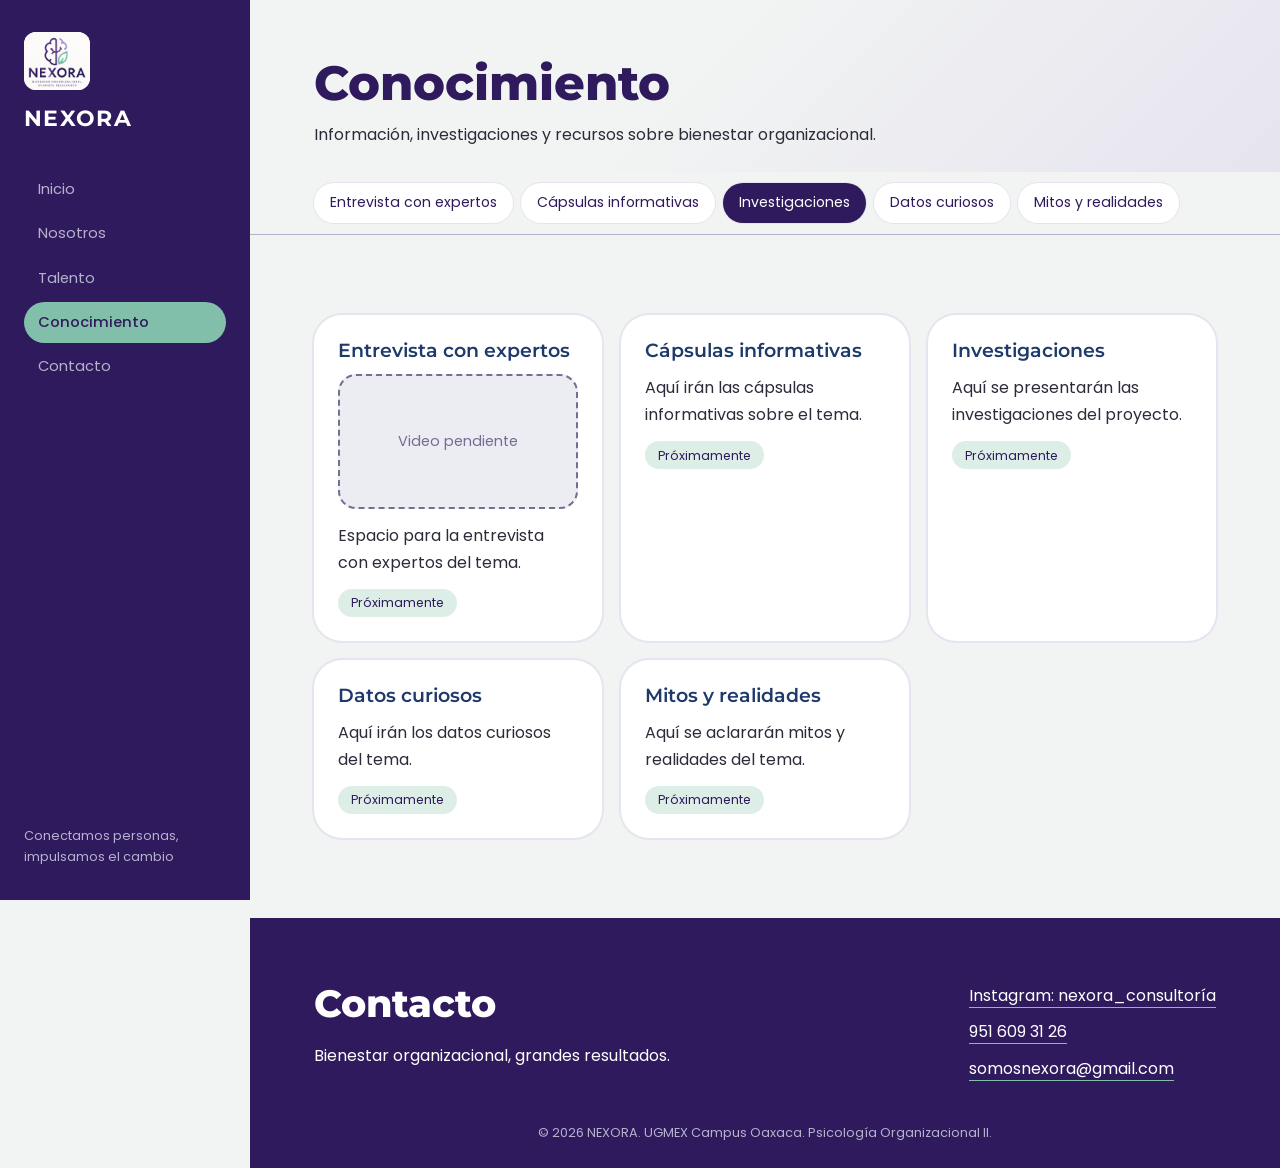
==== conocimiento.html @ 3bb0ae04 "Página NEXORA" ====
<!DOCTYPE html>
<html lang="es">
<head>
  <meta charset="UTF-8">
  <meta name="viewport" content="width=device-width, initial-scale=1, viewport-fit=cover">
  <meta name="theme-color" content="#2E1A5C">
  <title>Conocimiento | NEXORA</title>
  <meta name="description" content="NEXORA es una consultoría de desarrollo organizacional y psicología del trabajo en Oaxaca.">
  <link rel="preconnect" href="https://fonts.googleapis.com">
  <link rel="preconnect" href="https://fonts.gstatic.com" crossorigin>
  <link href="https://fonts.googleapis.com/css2?family=Montserrat:wght@400;600;800&family=Poppins:wght@400;500&display=swap" rel="stylesheet">
  <link rel="stylesheet" href="css/styles.css">
</head>
<body>
<aside class="side">
  <a class="brand" href="index.html"><img src="img/logo.png" alt="Logotipo de NEXORA"><b>NEXORA</b></a>
  <button class="menu-btn" aria-expanded="false" aria-controls="menu">Menú</button>
  <nav id="menu" class="menu"><a href="index.html">Inicio</a><a href="nosotros.html">Nosotros</a><a href="talento.html">Talento</a><a href="conocimiento.html" class="on">Conocimiento</a><a href="contacto.html">Contacto</a></nav>
  <p class="side-note">Conectamos personas, impulsamos el cambio</p>
</aside>
<main>
<header class="page-head"><h1>Conocimiento</h1><p>Información, investigaciones y recursos sobre bienestar organizacional.</p></header>
<nav class="tabs" aria-label="Secciones de esta página"><a href="#expertos">Entrevista con expertos</a><a href="#capsulas">Cápsulas informativas</a><a href="#investigaciones">Investigaciones</a><a href="#datos-curiosos">Datos curiosos</a><a href="#mitos">Mitos y realidades</a></nav>
<section class="section"><div class="soon-grid"><article id="expertos" class="soon"><h3>Entrevista con expertos</h3><div class="video-ph" role="img" aria-label="Espacio reservado para video">Video pendiente</div><p>Espacio para la entrevista con expertos del tema.</p><span class="badge">Próximamente</span></article><article id="capsulas" class="soon"><h3>Cápsulas informativas</h3><p>Aquí irán las cápsulas informativas sobre el tema.</p><span class="badge">Próximamente</span></article><article id="investigaciones" class="soon"><h3>Investigaciones</h3><p>Aquí se presentarán las investigaciones del proyecto.</p><span class="badge">Próximamente</span></article><article id="datos-curiosos" class="soon"><h3>Datos curiosos</h3><p>Aquí irán los datos curiosos del tema.</p><span class="badge">Próximamente</span></article><article id="mitos" class="soon"><h3>Mitos y realidades</h3><p>Aquí se aclararán mitos y realidades del tema.</p><span class="badge">Próximamente</span></article></div></section>
<footer class="foot">
  <div class="foot-grid">
    <div><h2>Contacto</h2><p>Bienestar organizacional, grandes resultados.</p></div>
    <ul>
      <li><a href="https://www.instagram.com/nexora_consultoria" target="_blank" rel="noopener">Instagram: nexora_consultoría</a></li>
      <li><a href="tel:+529516093126">951 609 31 26</a></li>
      <li><a href="mailto:somosnexora@gmail.com">somosnexora@gmail.com</a></li>
    </ul>
  </div>
  <p class="legal">© <span id="year">2026</span> NEXORA. UGMEX Campus Oaxaca. Psicología Organizacional II.</p>
</footer>
</main>
<script src="js/script.js"></script>
</body>
</html>
---- css/styles.css ----
:root{--ink:#2E1A5C;--plum:#766C94;--lilac:#B5B2CD;--mint:#82BFAA;--bg:#F2F4F3;--navy:#1E3A6B;--tint:#E6E4EF;--mint-t:#DDEEE7;--side:250px;
  /* margen lateral: crece con la pantalla y limita el contenido a ~1160px en monitores grandes */
  --pad:max(clamp(1.5rem,5vw,4.5rem),calc((100% - 1160px)/2))}
*{box-sizing:border-box;margin:0;padding:0}
html{scroll-behavior:smooth;scroll-padding-top:20px;-webkit-text-size-adjust:100%;text-size-adjust:100%}
@media (min-width:1700px){html{font-size:112.5%}}
body{font-family:'Poppins',sans-serif;background:var(--bg);color:#2b2b3a;line-height:1.7;overflow-wrap:break-word}
h1,h2,h3{font-family:'Montserrat',sans-serif;line-height:1.15;color:var(--navy)}
h2{font-size:clamp(1.7rem,3vw,2.5rem);font-weight:800;margin-bottom:1rem}
h3{font-size:1.2rem;font-weight:600}
p+p{margin-top:1rem}
a{color:inherit}
img{max-width:100%;height:auto;border-radius:28px}
:focus-visible{outline:3px solid var(--mint);outline-offset:3px}
.hint{color:var(--plum);font-size:.9rem;margin-bottom:1.5rem}
.hero>*,.split>*,.vcols>*,.branches>*,.flips>*{min-width:0}

/* Barra lateral (escritorio) */
.side{position:fixed;inset:0 auto 0 0;width:var(--side);background:var(--ink);color:#fff;padding:2rem 1.5rem;display:flex;flex-direction:column;gap:2rem;z-index:30;overflow-y:auto}
.brand{display:flex;flex-direction:column;gap:.6rem;text-decoration:none;font-family:'Montserrat',sans-serif;font-size:1.4rem;letter-spacing:.06em}
.logo-ph{display:grid;place-items:center;width:64px;height:64px;border:2px dashed var(--lilac);border-radius:18px;font-size:.7rem;color:var(--lilac);font-family:'Poppins',sans-serif;letter-spacing:0}
.brand{min-width:0}
.brand b{white-space:nowrap}
.brand img{display:block;align-self:flex-start;width:auto;height:clamp(44px,4.5vw,72px);max-width:100%;object-fit:contain;border-radius:12px;background:#fff}
.menu{display:flex;flex-direction:column;gap:.2rem}
.menu a{text-decoration:none;padding:.5rem .9rem;border-radius:999px;font-size:.92rem;color:var(--lilac);transition:background .25s,color .25s}
.menu a.on{background:var(--mint);color:var(--ink);font-weight:500}
.menu-btn{display:none}
.side-note{margin-top:auto;font-size:.8rem;color:var(--lilac)}

main{margin-left:var(--side)}
.section{padding:5rem var(--pad)}
.split{display:grid;grid-template-columns:1fr 1fr;gap:3rem;align-items:center}
.reveal{opacity:0;transform:translateY(24px);transition:opacity .7s,transform .7s}
.reveal.in{opacity:1;transform:none}

/* Inicio */
.hero{min-height:100vh;min-height:100dvh;display:grid;grid-template-columns:1.1fr .9fr;gap:2rem;align-items:center;padding:4rem var(--pad);background:linear-gradient(135deg,var(--bg) 40%,var(--tint));overflow:hidden}
h1{font-size:clamp(2rem,4.6vw,3.8rem);font-weight:800;color:var(--ink);margin-bottom:1.2rem}
.lead{font-size:clamp(1rem,1.5vw,1.15rem);max-width:36ch;margin-bottom:1.8rem}
.btn{display:inline-block;background:var(--ink);color:#fff;text-decoration:none;font-weight:500;padding:.9rem 1.9rem;border-radius:999px;transition:transform .2s,background .2s}
.hero-art{position:relative;display:grid;place-items:center;min-height:clamp(300px,40vw,460px)}
.shape{position:absolute;animation:morph 12s ease-in-out infinite}
.s1{width:78%;aspect-ratio:1;background:var(--mint);opacity:.8;border-radius:60% 40% 55% 45%/50% 60% 40% 50%;transform:translate(-8%,6%)}
.s2{width:60%;aspect-ratio:1;background:var(--plum);opacity:.55;border-radius:45% 55% 40% 60%/55% 45% 55% 45%;transform:translate(22%,-14%);animation-delay:-5s}
@keyframes morph{50%{border-radius:40% 60% 45% 55%/60% 40% 60% 40%}}
.blob-img{position:relative;width:76%;aspect-ratio:1;border-radius:55% 45% 50% 50%/45% 55% 45% 55%;background:rgba(255,255,255,.7);border:3px dashed var(--ink)}
/* Logo: tarjeta redondeada (radio <= relleno, así el navegador no recorta las esquinas del logo) */
.hero-art img.blob-img{object-fit:contain;padding:10%;border-radius:10%;background:#FAFAF8;border:0}
/* Foto real: forma orgánica que llena el espacio */
.hero-art img.blob-img.cover{object-fit:cover;padding:0;border-radius:55% 45% 50% 50%/45% 55% 45% 55%}

/* Imágenes pendientes */
.img-ph{display:grid;place-items:center;text-align:center;min-height:clamp(220px,30vw,300px);border:2px dashed var(--plum);border-radius:28px;background:rgba(181,178,205,.25);color:var(--plum);padding:1rem;font-size:.95rem}

.img-ph.blob-img{border-radius:55% 45% 50% 50%/45% 55% 45% 55%;min-height:0}

/* Tarjetas que voltean */
.flips{display:grid;grid-template-columns:1fr 1fr;gap:1.5rem;perspective:1400px}
.flip{display:grid;border:0;background:none;font:inherit;text-align:left;cursor:pointer;transform-style:preserve-3d;transition:transform .7s}
.flip[aria-pressed=true]{transform:rotateY(180deg)}
.face{grid-area:1/1;display:flex;flex-direction:column;justify-content:center;min-height:300px;padding:2rem;border-radius:28px;backface-visibility:hidden;-webkit-backface-visibility:hidden}
.front.mint{background:var(--mint);color:var(--ink)}
.front.plum{background:var(--plum);color:#fff}
.ftitle{font-family:'Montserrat',sans-serif;font-weight:800;font-size:clamp(2rem,3vw,2.4rem)}
.ftap{font-size:.9rem;margin-top:.4rem}
.back{background:#fff;color:var(--ink);transform:rotateY(180deg);box-shadow:inset 0 0 0 2px var(--lilac);font-size:clamp(.92rem,1.3vw,1rem);line-height:1.65}

/* Filosofía y objetivos */
.quote,.goal{border-radius:36px;padding:3rem clamp(1.3rem,4vw,3.5rem)}
.quote{background:var(--ink);color:#fff}
.quote h2{color:var(--mint)}
.quote p,.goal p{font-family:'Montserrat',sans-serif;font-weight:600;font-size:clamp(1.05rem,2vw,1.5rem);line-height:1.65}
.goal{background:var(--mint-t)}
.goal p{color:var(--ink)}

/* Valores */
.vcols{display:grid;grid-template-columns:repeat(3,1fr);gap:1.2rem;align-items:start}
.vcol{padding:1.6rem;border-radius:28px}
.c1{background:var(--tint)}.c2{background:var(--mint-t)}.c3{background:#DAD6E6}
.vcol>p{font-size:.88rem;margin:.5rem 0 1rem}
details{background:rgba(255,255,255,.75);border-radius:16px;margin-top:.5rem;overflow:hidden}
summary{cursor:pointer;list-style:none;min-height:48px;padding:.7rem 1.1rem;font-family:'Montserrat',sans-serif;font-weight:600;color:var(--ink);display:flex;justify-content:space-between;align-items:center}
summary::-webkit-details-marker{display:none}
summary::after{content:"+";font-size:1.3rem;transition:transform .25s}
details[open] summary::after{transform:rotate(45deg)}
details p{padding:0 1.1rem 1rem;font-size:.92rem;margin:0}

/* Organigrama */
.org{display:flex;flex-direction:column;align-items:center}
.root{position:relative;background:var(--ink);color:#fff;font-family:'Montserrat',sans-serif;font-weight:800;letter-spacing:.06em;padding:.9rem 2.4rem;border-radius:999px}
.root::after{content:"";position:absolute;left:50%;top:100%;width:2px;height:28px;background:var(--plum)}
.branches{list-style:none;position:relative;display:grid;grid-template-columns:repeat(4,1fr);gap:1.2rem;width:100%;margin-top:28px}
.branches::before{content:"";position:absolute;top:0;left:12.5%;right:12.5%;height:2px;background:var(--plum)}
.member{position:relative;padding-top:28px}
.member::before{content:"";position:absolute;top:0;left:50%;width:2px;height:28px;background:var(--plum)}
.mcard{height:100%;background:#fff;border-radius:24px;padding:1.4rem 1rem;text-align:center;box-shadow:0 0 0 2px var(--tint);transition:transform .25s,box-shadow .25s}
.photo{display:block;width:min(130px,70%);aspect-ratio:1;height:auto;border-radius:50%;margin:0 auto 1rem;object-fit:cover}
.photo-ph{display:grid;place-items:center;border:2px dashed var(--plum);background:rgba(181,178,205,.25);color:var(--plum);font-size:.85rem}
.mcard h3{font-size:1rem}
.mcard p{font-size:.85rem;color:var(--plum);margin-top:.3rem}

/* Pie */
.foot{background:var(--ink);color:#fff;padding:4rem var(--pad) 1.5rem}
.foot h2{color:#fff}
.foot-grid{display:flex;justify-content:space-between;flex-wrap:wrap;gap:2rem}
.foot ul{list-style:none;display:grid;gap:.6rem}
.foot ul a{text-decoration:none;border-bottom:1px solid var(--mint);overflow-wrap:anywhere}
.legal{text-align:center;font-size:.8rem;color:var(--lilac);margin-top:2.5rem}

/* Efectos solo en dispositivos con mouse (en pantallas táctiles quedarían "pegados") */
@media (hover:hover){
  .menu a:hover{color:#fff}
  .btn:hover{transform:translateY(-3px);background:var(--navy)}
  .mcard:hover{transform:translateY(-6px);box-shadow:0 0 0 2px var(--mint)}
  .foot ul a:hover{color:var(--mint)}
}

/* Monitores bajitos (laptops): barra lateral más compacta */
@media (min-width:1151px) and (max-height:720px){
  .side{gap:1rem;padding:1.2rem}
  .logo-ph{width:48px;height:48px}
  .menu a{padding:.35rem .9rem;font-size:.85rem}
  .side-note{display:none}
}

/* Tablet y celular: la barra lateral pasa a barra superior */
@media (max-width:1150px){
  html{scroll-padding-top:84px}
  main{margin-left:0;padding-top:calc(64px + env(safe-area-inset-top,0px))}
  .side{inset:0 0 auto 0;width:auto;flex-direction:row;align-items:center;justify-content:space-between;gap:1rem;overflow:visible;padding:calc(.7rem + env(safe-area-inset-top,0px)) max(1.2rem,env(safe-area-inset-right)) .7rem max(1.2rem,env(safe-area-inset-left))}
  .brand{flex-direction:row;align-items:center;font-size:1.1rem}
  .logo-ph{width:40px;height:40px;border-radius:12px;font-size:.6rem}
  .brand img{height:clamp(34px,9vw,48px);border-radius:10px}
  .side-note{display:none}
  .menu-btn{display:block;min-height:44px;border:0;border-radius:999px;padding:.5rem 1.2rem;font:inherit;background:var(--mint);color:var(--ink);cursor:pointer}
  .menu{display:none;position:absolute;top:100%;left:0;right:0;background:var(--ink);padding:.5rem 1rem 1rem;max-height:calc(100dvh - 64px);overflow-y:auto}
  .menu.open{display:flex}
  .menu a{padding:.8rem 1rem;font-size:1rem}
  .hero{min-height:auto}
}

@media (max-width:899px){
  .hero,.split,.vcols{grid-template-columns:1fr}
  .hero{padding-top:2.5rem}
  .lead{max-width:none}
  .section{padding-block:3.5rem}
  .branches{grid-template-columns:1fr 1fr;margin-top:1.2rem}
  .root::after,.branches::before,.member::before{display:none}
  .member{padding-top:0}
}
@media (max-width:699px){
  .flips{grid-template-columns:1fr}
  .face{min-height:240px;padding:1.5rem}
}
@media (max-width:519px){
  .branches{grid-template-columns:1fr}
  .section,.hero{padding-inline:1.2rem}
  .foot{padding-inline:1.2rem}
  .quote,.goal{padding:2rem 1.3rem;border-radius:28px}
  .btn{display:block;text-align:center}
}
@media (prefers-reduced-motion:reduce){
  *,*::before,*::after{animation:none!important;transition:none!important}
  .reveal{opacity:1;transform:none}
  html{scroll-behavior:auto}
}

/* ===== Versión 4: páginas, pestañas y secciones nuevas ===== */
:root{--bar:0px}
html{scroll-padding-top:90px}
@media (max-width:1150px){:root{--bar:calc(64px + env(safe-area-inset-top,0px))}html{scroll-padding-top:calc(var(--bar) + 80px)}}
.page-head{padding:3.5rem var(--pad) 1.5rem;background:linear-gradient(135deg,var(--bg) 40%,var(--tint))}
.page-head h1{font-size:clamp(1.9rem,4vw,3rem);margin-bottom:.6rem}
.page-head p{max-width:60ch}
.tabs{position:sticky;top:var(--bar);z-index:20;display:flex;gap:.5rem;overflow-x:auto;padding:.7rem var(--pad);background:rgba(242,244,243,.96);backdrop-filter:blur(6px);border-bottom:1px solid var(--lilac);scrollbar-width:thin}
.tabs a{white-space:nowrap;text-decoration:none;display:inline-flex;align-items:center;min-height:40px;padding:.4rem 1rem;border-radius:999px;font-size:.88rem;color:var(--ink);background:#fff;box-shadow:0 0 0 1px var(--tint)}
.tabs a.on{background:var(--ink);color:#fff}
.prose{max-width:70ch}
.logo-top{display:grid;grid-template-columns:.8fr 1.2fr;gap:2.5rem;align-items:center;margin-bottom:2rem}
.logo-card{background:#FAFAF8;border-radius:28px;padding:1.5rem;text-align:center;box-shadow:0 0 0 2px var(--tint)}
.logo-card img{max-width:320px;width:100%;border-radius:0}
.colors{display:grid;grid-template-columns:repeat(auto-fit,minmax(220px,1fr));gap:1.2rem;margin:2rem 0}
.color{background:#fff;border-radius:28px;overflow:hidden;box-shadow:0 0 0 2px var(--tint)}
.color .sw{height:90px}
.color .cb{padding:1.2rem 1.3rem 1.4rem}
.color h3{display:flex;justify-content:space-between;align-items:baseline;gap:.5rem}
.color h3 small{font-family:'Poppins',sans-serif;font-weight:400;font-size:.75rem;color:var(--plum)}
.color .kw{font-size:.82rem;color:var(--plum);margin:.2rem 0 .7rem}
.color p:last-child{font-size:.92rem}
.hub{display:grid;grid-template-columns:repeat(auto-fit,minmax(300px,1fr));gap:1.2rem}
.hubc{display:block;text-decoration:none;color:inherit;padding:1.8rem;border-radius:28px;transition:transform .25s}
.hubc ul{margin:.8rem 0 1rem 1.1rem;font-size:.92rem}
.hubc .go{font-weight:500;color:var(--ink)}
.soon-grid{display:grid;grid-template-columns:repeat(auto-fit,minmax(280px,1fr));gap:1.2rem}
.soon{background:#fff;border-radius:28px;padding:1.5rem;box-shadow:0 0 0 2px var(--tint);display:flex;flex-direction:column;gap:.8rem}
.video-ph{aspect-ratio:16/9;display:grid;place-items:center;border:2px dashed var(--plum);border-radius:18px;background:rgba(181,178,205,.25);color:var(--plum);font-size:.9rem}
.badge{align-self:flex-start;background:var(--mint-t);color:var(--ink);font-size:.78rem;padding:.2rem .8rem;border-radius:999px}
.badge.ok{background:var(--mint)}
.dcard{display:flex;gap:1.5rem;align-items:center;background:var(--ink);color:#fff;border-radius:28px;padding:2rem;max-width:560px}
.dcard img{width:96px;flex:none;border-radius:16px;background:#fff}
.dcard ul{list-style:none;margin-top:.6rem;font-size:.92rem}
.dcard a{text-decoration:none;border-bottom:1px solid var(--mint)}
.dcard b{font-family:'Montserrat',sans-serif;font-size:1.3rem;letter-spacing:.05em}
@media (hover:hover){.hubc:hover{transform:translateY(-5px)}}
@media (max-width:899px){.logo-top{grid-template-columns:1fr}}
@media (max-width:519px){.dcard{flex-direction:column;text-align:center}}
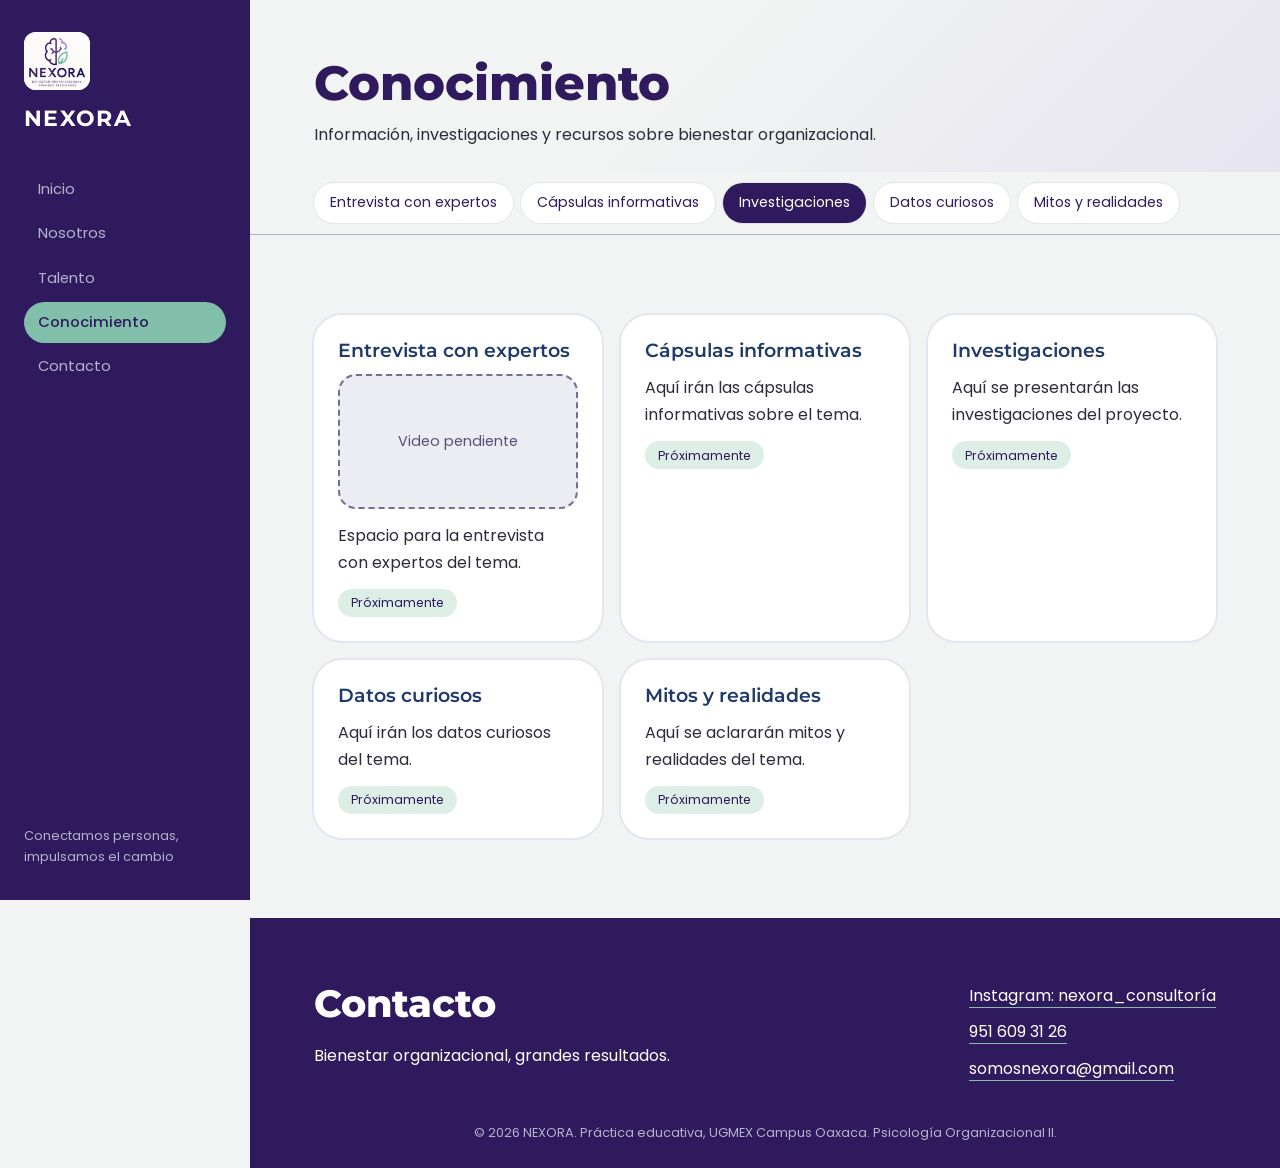
==== commit cd97d7d2: "Mejora de rendimiento, accesibilidad y calidad" ====
--- a/conocimiento.html
+++ b/conocimiento.html
@@ -8,20 +8,23 @@
   <meta name="description" content="NEXORA es una consultoría de desarrollo organizacional y psicología del trabajo en Oaxaca.">
   <link rel="preconnect" href="https://fonts.googleapis.com">
   <link rel="preconnect" href="https://fonts.gstatic.com" crossorigin>
-  <link href="https://fonts.googleapis.com/css2?family=Montserrat:wght@400;600;800&family=Poppins:wght@400;500&display=swap" rel="stylesheet">
+  <link href="https://fonts.googleapis.com/css2?family=Montserrat:wght@600;800&family=Poppins:wght@400;500&display=swap" rel="stylesheet">
   <link rel="stylesheet" href="css/styles.css">
 </head>
 <body>
-<aside class="side">
-  <a class="brand" href="index.html"><img src="img/logo.png" alt="Logotipo de NEXORA"><b>NEXORA</b></a>
+<a class="skip" href="#contenido">Saltar al contenido</a>
+<header class="side">
+  <a class="brand" href="index.html"><img src="img/logo-sm.png" alt="Logotipo de NEXORA" width="240" height="208" decoding="async"><b>NEXORA</b></a>
   <button class="menu-btn" aria-expanded="false" aria-controls="menu">Menú</button>
-  <nav id="menu" class="menu"><a href="index.html">Inicio</a><a href="nosotros.html">Nosotros</a><a href="talento.html">Talento</a><a href="conocimiento.html" class="on">Conocimiento</a><a href="contacto.html">Contacto</a></nav>
+  <nav id="menu" class="menu" aria-label="Menú principal"><a href="index.html">Inicio</a><a href="nosotros.html">Nosotros</a><a href="talento.html">Talento</a><a href="conocimiento.html" class="on" aria-current="page">Conocimiento</a><a href="contacto.html">Contacto</a></nav>
   <p class="side-note">Conectamos personas, impulsamos el cambio</p>
-</aside>
-<main>
+</header>
+<div class="page">
+<main id="contenido" tabindex="-1">
 <header class="page-head"><h1>Conocimiento</h1><p>Información, investigaciones y recursos sobre bienestar organizacional.</p></header>
 <nav class="tabs" aria-label="Secciones de esta página"><a href="#expertos">Entrevista con expertos</a><a href="#capsulas">Cápsulas informativas</a><a href="#investigaciones">Investigaciones</a><a href="#datos-curiosos">Datos curiosos</a><a href="#mitos">Mitos y realidades</a></nav>
-<section class="section"><div class="soon-grid"><article id="expertos" class="soon"><h3>Entrevista con expertos</h3><div class="video-ph" role="img" aria-label="Espacio reservado para video">Video pendiente</div><p>Espacio para la entrevista con expertos del tema.</p><span class="badge">Próximamente</span></article><article id="capsulas" class="soon"><h3>Cápsulas informativas</h3><p>Aquí irán las cápsulas informativas sobre el tema.</p><span class="badge">Próximamente</span></article><article id="investigaciones" class="soon"><h3>Investigaciones</h3><p>Aquí se presentarán las investigaciones del proyecto.</p><span class="badge">Próximamente</span></article><article id="datos-curiosos" class="soon"><h3>Datos curiosos</h3><p>Aquí irán los datos curiosos del tema.</p><span class="badge">Próximamente</span></article><article id="mitos" class="soon"><h3>Mitos y realidades</h3><p>Aquí se aclararán mitos y realidades del tema.</p><span class="badge">Próximamente</span></article></div></section>
+<section class="section"><div class="soon-grid"><article id="expertos" class="soon"><h2>Entrevista con expertos</h2><div class="video-ph" role="img" aria-label="Espacio reservado para video">Video pendiente</div><p>Espacio para la entrevista con expertos del tema.</p><span class="badge">Próximamente</span></article><article id="capsulas" class="soon"><h2>Cápsulas informativas</h2><p>Aquí irán las cápsulas informativas sobre el tema.</p><span class="badge">Próximamente</span></article><article id="investigaciones" class="soon"><h2>Investigaciones</h2><p>Aquí se presentarán las investigaciones del proyecto.</p><span class="badge">Próximamente</span></article><article id="datos-curiosos" class="soon"><h2>Datos curiosos</h2><p>Aquí irán los datos curiosos del tema.</p><span class="badge">Próximamente</span></article><article id="mitos" class="soon"><h2>Mitos y realidades</h2><p>Aquí se aclararán mitos y realidades del tema.</p><span class="badge">Próximamente</span></article></div></section>
+</main>
 <footer class="foot">
   <div class="foot-grid">
     <div><h2>Contacto</h2><p>Bienestar organizacional, grandes resultados.</p></div>
@@ -31,9 +34,9 @@
       <li><a href="mailto:somosnexora@gmail.com">somosnexora@gmail.com</a></li>
     </ul>
   </div>
-  <p class="legal">© <span id="year">2026</span> NEXORA. UGMEX Campus Oaxaca. Psicología Organizacional II.</p>
+  <p class="legal">© <span id="year">2026</span> NEXORA. Práctica educativa, UGMEX Campus Oaxaca. Psicología Organizacional II.</p>
 </footer>
-</main>
+</div>
 <script src="js/script.js"></script>
 </body>
 </html>
--- a/css/styles.css
+++ b/css/styles.css
@@ -1,4 +1,4 @@
-:root{--ink:#2E1A5C;--plum:#766C94;--lilac:#B5B2CD;--mint:#82BFAA;--bg:#F2F4F3;--navy:#1E3A6B;--tint:#E6E4EF;--mint-t:#DDEEE7;--side:250px;
+:root{--ink:#2E1A5C;--plum:#766C94;--plum-text:#5A5078;--lilac:#B5B2CD;--mint:#82BFAA;--bg:#F2F4F3;--navy:#1E3A6B;--tint:#E6E4EF;--mint-t:#DDEEE7;--side:250px;
   /* margen lateral: crece con la pantalla y limita el contenido a ~1160px en monitores grandes */
   --pad:max(clamp(1.5rem,5vw,4.5rem),calc((100% - 1160px)/2))}
 *{box-sizing:border-box;margin:0;padding:0}
@@ -12,7 +12,7 @@
 a{color:inherit}
 img{max-width:100%;height:auto;border-radius:28px}
 :focus-visible{outline:3px solid var(--mint);outline-offset:3px}
-.hint{color:var(--plum);font-size:.9rem;margin-bottom:1.5rem}
+.hint{color:var(--plum-text);font-size:.9rem;margin-bottom:1.5rem}
 .hero>*,.split>*,.vcols>*,.branches>*,.flips>*{min-width:0}
 
 /* Barra lateral (escritorio) */
@@ -28,11 +28,11 @@
 .menu-btn{display:none}
 .side-note{margin-top:auto;font-size:.8rem;color:var(--lilac)}
 
-main{margin-left:var(--side)}
+.page{margin-left:var(--side)}
 .section{padding:5rem var(--pad)}
 .split{display:grid;grid-template-columns:1fr 1fr;gap:3rem;align-items:center}
-.reveal{opacity:0;transform:translateY(24px);transition:opacity .7s,transform .7s}
-.reveal.in{opacity:1;transform:none}
+.reveal{opacity:0;transform:translateY(24px);transition:opacity .7s,transform .7s;will-change:opacity,transform}
+.reveal.in{opacity:1;transform:none;will-change:auto}
 
 /* Inicio */
 .hero{min-height:100vh;min-height:100dvh;display:grid;grid-template-columns:1.1fr .9fr;gap:2rem;align-items:center;padding:4rem var(--pad);background:linear-gradient(135deg,var(--bg) 40%,var(--tint));overflow:hidden}
@@ -40,10 +40,10 @@
 .lead{font-size:clamp(1rem,1.5vw,1.15rem);max-width:36ch;margin-bottom:1.8rem}
 .btn{display:inline-block;background:var(--ink);color:#fff;text-decoration:none;font-weight:500;padding:.9rem 1.9rem;border-radius:999px;transition:transform .2s,background .2s}
 .hero-art{position:relative;display:grid;place-items:center;min-height:clamp(300px,40vw,460px)}
-.shape{position:absolute;animation:morph 12s ease-in-out infinite}
-.s1{width:78%;aspect-ratio:1;background:var(--mint);opacity:.8;border-radius:60% 40% 55% 45%/50% 60% 40% 50%;transform:translate(-8%,6%)}
-.s2{width:60%;aspect-ratio:1;background:var(--plum);opacity:.55;border-radius:45% 55% 40% 60%/55% 45% 55% 45%;transform:translate(22%,-14%);animation-delay:-5s}
-@keyframes morph{50%{border-radius:40% 60% 45% 55%/60% 40% 60% 40%}}
+.shape{position:absolute;will-change:transform;animation:float 14s ease-in-out infinite alternate}
+.s1{width:78%;aspect-ratio:1;background:var(--mint);opacity:.8;border-radius:60% 40% 55% 45%/50% 60% 40% 50%;translate:-8% 6%}
+.s2{width:60%;aspect-ratio:1;background:var(--plum);opacity:.55;border-radius:45% 55% 40% 60%/55% 45% 55% 45%;translate:22% -14%;animation-delay:-5s}
+@keyframes float{to{rotate:24deg;scale:1.06}}
 .blob-img{position:relative;width:76%;aspect-ratio:1;border-radius:55% 45% 50% 50%/45% 55% 45% 55%;background:rgba(255,255,255,.7);border:3px dashed var(--ink)}
 /* Logo: tarjeta redondeada (radio <= relleno, así el navegador no recorta las esquinas del logo) */
 .hero-art img.blob-img{object-fit:contain;padding:10%;border-radius:10%;background:#FAFAF8;border:0}
@@ -51,7 +51,7 @@
 .hero-art img.blob-img.cover{object-fit:cover;padding:0;border-radius:55% 45% 50% 50%/45% 55% 45% 55%}
 
 /* Imágenes pendientes */
-.img-ph{display:grid;place-items:center;text-align:center;min-height:clamp(220px,30vw,300px);border:2px dashed var(--plum);border-radius:28px;background:rgba(181,178,205,.25);color:var(--plum);padding:1rem;font-size:.95rem}
+.img-ph{display:grid;place-items:center;text-align:center;min-height:clamp(220px,30vw,300px);border:2px dashed var(--plum);border-radius:28px;background:rgba(181,178,205,.25);color:var(--plum-text);padding:1rem;font-size:.95rem}
 
 .img-ph.blob-img{border-radius:55% 45% 50% 50%/45% 55% 45% 55%;min-height:0}
 
@@ -96,9 +96,9 @@
 .member::before{content:"";position:absolute;top:0;left:50%;width:2px;height:28px;background:var(--plum)}
 .mcard{height:100%;background:#fff;border-radius:24px;padding:1.4rem 1rem;text-align:center;box-shadow:0 0 0 2px var(--tint);transition:transform .25s,box-shadow .25s}
 .photo{display:block;width:min(130px,70%);aspect-ratio:1;height:auto;border-radius:50%;margin:0 auto 1rem;object-fit:cover}
-.photo-ph{display:grid;place-items:center;border:2px dashed var(--plum);background:rgba(181,178,205,.25);color:var(--plum);font-size:.85rem}
+.photo-ph{display:grid;place-items:center;border:2px dashed var(--plum);background:rgba(181,178,205,.25);color:var(--plum-text);font-size:.85rem}
 .mcard h3{font-size:1rem}
-.mcard p{font-size:.85rem;color:var(--plum);margin-top:.3rem}
+.mcard p{font-size:.85rem;color:var(--plum-text);margin-top:.3rem}
 
 /* Pie */
 .foot{background:var(--ink);color:#fff;padding:4rem var(--pad) 1.5rem}
@@ -127,7 +127,7 @@
 /* Tablet y celular: la barra lateral pasa a barra superior */
 @media (max-width:1150px){
   html{scroll-padding-top:84px}
-  main{margin-left:0;padding-top:calc(64px + env(safe-area-inset-top,0px))}
+  .page{margin-left:0;padding-top:calc(64px + env(safe-area-inset-top,0px))}
   .side{inset:0 0 auto 0;width:auto;flex-direction:row;align-items:center;justify-content:space-between;gap:1rem;overflow:visible;padding:calc(.7rem + env(safe-area-inset-top,0px)) max(1.2rem,env(safe-area-inset-right)) .7rem max(1.2rem,env(safe-area-inset-left))}
   .brand{flex-direction:row;align-items:center;font-size:1.1rem}
   .logo-ph{width:40px;height:40px;border-radius:12px;font-size:.6rem}
@@ -173,7 +173,7 @@
 .page-head{padding:3.5rem var(--pad) 1.5rem;background:linear-gradient(135deg,var(--bg) 40%,var(--tint))}
 .page-head h1{font-size:clamp(1.9rem,4vw,3rem);margin-bottom:.6rem}
 .page-head p{max-width:60ch}
-.tabs{position:sticky;top:var(--bar);z-index:20;display:flex;gap:.5rem;overflow-x:auto;padding:.7rem var(--pad);background:rgba(242,244,243,.96);backdrop-filter:blur(6px);border-bottom:1px solid var(--lilac);scrollbar-width:thin}
+.tabs{position:sticky;top:var(--bar);z-index:20;display:flex;gap:.5rem;overflow-x:auto;padding:.7rem var(--pad);background:var(--bg);border-bottom:1px solid var(--lilac);scrollbar-width:thin}
 .tabs a{white-space:nowrap;text-decoration:none;display:inline-flex;align-items:center;min-height:40px;padding:.4rem 1rem;border-radius:999px;font-size:.88rem;color:var(--ink);background:#fff;box-shadow:0 0 0 1px var(--tint)}
 .tabs a.on{background:var(--ink);color:#fff}
 .prose{max-width:70ch}
@@ -185,8 +185,8 @@
 .color .sw{height:90px}
 .color .cb{padding:1.2rem 1.3rem 1.4rem}
 .color h3{display:flex;justify-content:space-between;align-items:baseline;gap:.5rem}
-.color h3 small{font-family:'Poppins',sans-serif;font-weight:400;font-size:.75rem;color:var(--plum)}
-.color .kw{font-size:.82rem;color:var(--plum);margin:.2rem 0 .7rem}
+.color h3 small{font-family:'Poppins',sans-serif;font-weight:400;font-size:.75rem;color:var(--plum-text)}
+.color .kw{font-size:.82rem;color:var(--plum-text);margin:.2rem 0 .7rem}
 .color p:last-child{font-size:.92rem}
 .hub{display:grid;grid-template-columns:repeat(auto-fit,minmax(300px,1fr));gap:1.2rem}
 .hubc{display:block;text-decoration:none;color:inherit;padding:1.8rem;border-radius:28px;transition:transform .25s}
@@ -194,7 +194,7 @@
 .hubc .go{font-weight:500;color:var(--ink)}
 .soon-grid{display:grid;grid-template-columns:repeat(auto-fit,minmax(280px,1fr));gap:1.2rem}
 .soon{background:#fff;border-radius:28px;padding:1.5rem;box-shadow:0 0 0 2px var(--tint);display:flex;flex-direction:column;gap:.8rem}
-.video-ph{aspect-ratio:16/9;display:grid;place-items:center;border:2px dashed var(--plum);border-radius:18px;background:rgba(181,178,205,.25);color:var(--plum);font-size:.9rem}
+.video-ph{aspect-ratio:16/9;display:grid;place-items:center;border:2px dashed var(--plum);border-radius:18px;background:rgba(181,178,205,.25);color:var(--plum-text);font-size:.9rem}
 .badge{align-self:flex-start;background:var(--mint-t);color:var(--ink);font-size:.78rem;padding:.2rem .8rem;border-radius:999px}
 .badge.ok{background:var(--mint)}
 .dcard{display:flex;gap:1.5rem;align-items:center;background:var(--ink);color:#fff;border-radius:28px;padding:2rem;max-width:560px}
@@ -205,3 +205,12 @@
 @media (hover:hover){.hubc:hover{transform:translateY(-5px)}}
 @media (max-width:899px){.logo-top{grid-template-columns:1fr}}
 @media (max-width:519px){.dcard{flex-direction:column;text-align:center}}
+
+/* ===== Rendimiento, accesibilidad y calidad ===== */
+.paused .shape{animation-play-state:paused}
+@media (pointer:coarse){.shape{animation:none;will-change:auto}}
+a,button,summary{touch-action:manipulation}
+.skip{position:absolute;left:1rem;top:-4rem;z-index:100;background:var(--mint);color:var(--ink);padding:.7rem 1.2rem;border-radius:999px;font-weight:500;text-decoration:none}
+.skip:focus{top:1rem}
+main:focus{outline:none}
+.soon h2{font-size:1.2rem;font-weight:600;margin:0}
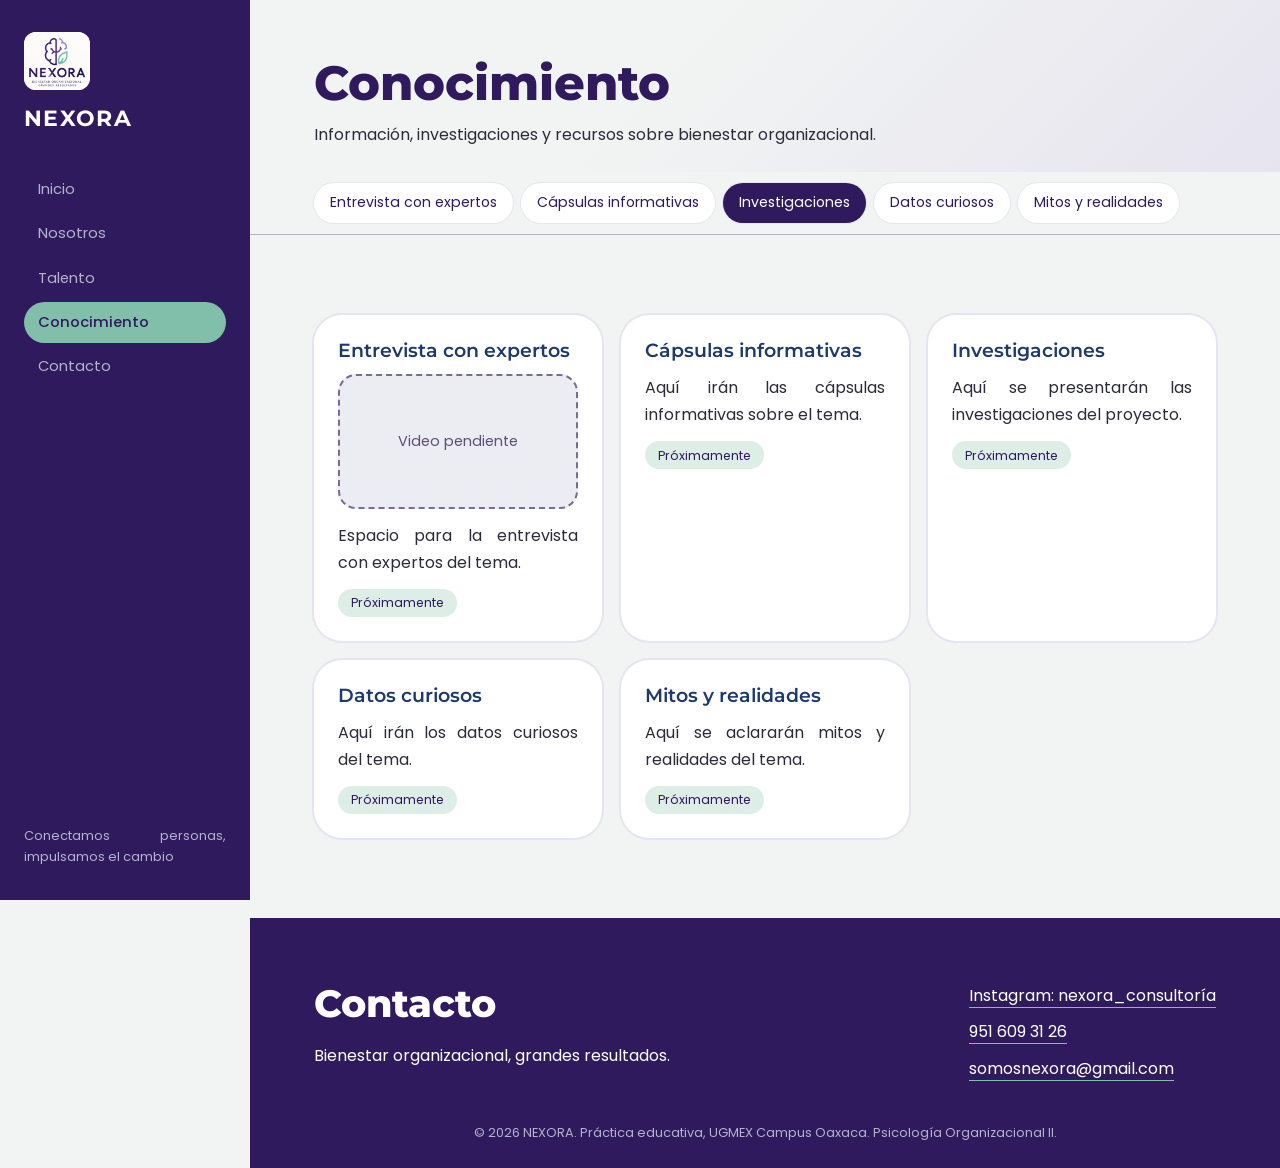
==== commit f1ea4a68: "Organigrama, videos y estilos actualizados" ====
--- a/conocimiento.html
+++ b/conocimiento.html
@@ -9,7 +9,7 @@
   <link rel="preconnect" href="https://fonts.googleapis.com">
   <link rel="preconnect" href="https://fonts.gstatic.com" crossorigin>
   <link href="https://fonts.googleapis.com/css2?family=Montserrat:wght@600;800&family=Poppins:wght@400;500&display=swap" rel="stylesheet">
-  <link rel="stylesheet" href="css/styles.css">
+  <link rel="stylesheet" href="css/styles.css?v=3">
 </head>
 <body>
 <a class="skip" href="#contenido">Saltar al contenido</a>
@@ -37,6 +37,6 @@
   <p class="legal">© <span id="year">2026</span> NEXORA. Práctica educativa, UGMEX Campus Oaxaca. Psicología Organizacional II.</p>
 </footer>
 </div>
-<script src="js/script.js"></script>
+<script src="js/script.js?v=3"></script>
 </body>
 </html>
--- a/css/styles.css
+++ b/css/styles.css
@@ -106,7 +106,7 @@
 .foot-grid{display:flex;justify-content:space-between;flex-wrap:wrap;gap:2rem}
 .foot ul{list-style:none;display:grid;gap:.6rem}
 .foot ul a{text-decoration:none;border-bottom:1px solid var(--mint);overflow-wrap:anywhere}
-.legal{text-align:center;font-size:.8rem;color:var(--lilac);margin-top:2.5rem}
+.legal{font-size:.8rem;color:var(--lilac);margin-top:2.5rem}
 
 /* Efectos solo en dispositivos con mouse (en pantallas táctiles quedarían "pegados") */
 @media (hover:hover){
@@ -214,3 +214,47 @@
 .skip:focus{top:1rem}
 main:focus{outline:none}
 .soon h2{font-size:1.2rem;font-weight:600;margin:0}
+
+/* ===== Texto justificado (requisito del proyecto) ===== */
+p,li,dd,.back{text-align:justify;text-justify:inter-word;-webkit-hyphens:auto;hyphens:auto}
+/* ===== Videos, organigrama y equipo ===== */
+.soon video{width:100%;aspect-ratio:16/9;border-radius:18px;background:#000;object-fit:contain}
+/* Sin separación silábica en títulos y etiquetas cortas */
+h1,h2,h3,h4,.hubc li,.oc{-webkit-hyphens:manual;hyphens:manual}
+
+/* Las últimas líneas de textos cortos (pie y leyenda) se centran, pero siguen justificados */
+.legal,.oc-caption{text-align-last:center}
+/* ===== Organigrama replicado de la imagen ===== */
+.orgscroll{overflow-x:auto;padding:0 0 1rem;margin:1.5rem 0 .5rem}
+.oc{--l1:#1F4FA8;--l2:#8DA2BC;min-width:960px}
+.oc ul{list-style:none}
+.oc-top{position:relative;height:auto;padding-bottom:28px}
+.oc-top::after{content:"";position:absolute;left:50%;bottom:0;width:2px;height:28px;background:var(--l1)}
+.oc-ceo{width:15rem;margin:0 auto;background:#2F54C9;color:#fff;border-radius:14px;padding:.7rem 1rem;text-align:center;box-shadow:0 0 0 3px #fff,0 0 0 5px #1B2F7A}
+.oc-ceo b{display:block;font:800 1.7rem/1.1 'Montserrat',sans-serif}
+.oc-ceo span{font-weight:600}
+.oc-asist{position:absolute;left:calc(50% + 9.4rem);top:50%;transform:translateY(-50%);background:#2F6FD0;color:#fff;border-radius:8px;padding:.4rem 1rem;font-size:.85rem;font-weight:600}
+.oc-asist::before{content:"";position:absolute;left:-1.9rem;top:50%;width:1.9rem;height:2px;background:var(--l1)}
+.oc-asist::after{content:"";position:absolute;left:-.45rem;top:calc(50% - 5px);border:5px solid transparent;border-left:8px solid var(--l1);border-right:0}
+.oc-top{padding-top:4px}
+.oc-areas{display:grid;grid-template-columns:minmax(0,2fr) minmax(0,2fr) minmax(0,.9fr) minmax(0,1.1fr) minmax(0,1.3fr);position:relative}
+.oc-areas::before{content:"";position:absolute;top:0;left:13.699%;right:8.904%;height:2px;background:var(--l1)}
+.oc-area{position:relative;min-width:0;padding:28px .35rem 0}
+.oc-area::before{content:"";position:absolute;top:0;left:calc(50% - 1px);width:2px;height:22px;background:var(--l1)}
+.oc-area::after{content:"";position:absolute;top:18px;left:calc(50% - 5px);border:5px solid transparent;border-top:8px solid var(--l1);border-bottom:0}
+.oc-title{margin:0;background:#1E7A3A;color:#fff;border-radius:14px;padding:.7rem .5rem;text-align:center;font:600 .95rem/1.25 'Montserrat',sans-serif;box-shadow:0 0 0 2px #fff,0 0 0 3px #b9c9bd}
+.oc-deps{display:grid;position:relative;padding-top:32px;gap:0}
+.oc-deps::before{content:"";position:absolute;top:0;left:calc(50% - 1px);width:2px;height:16px;background:var(--l2)}
+.oc-deps.two{grid-template-columns:minmax(0,1fr) minmax(0,1fr)}
+.oc-deps.two::after{content:"";position:absolute;top:14px;left:25%;right:25%;height:2px;background:var(--l2)}
+.oc-dep{position:relative;min-width:0;padding:0 .2rem}
+.oc-deps:not(.stack) .oc-dep::before{content:"";position:absolute;top:-18px;left:calc(50% - 1px);width:2px;height:18px;background:var(--l2)}
+.oc-deps.stack{padding:20px 0 0 .4rem}
+.oc-deps.stack::before{left:.4rem;width:2px;height:20px}
+.oc-deps.stack .oc-dep{border-left:2px solid var(--l2);padding:0 0 1.1rem .7rem;position:relative}
+.oc-deps.stack .oc-dep::before{content:"";position:absolute;left:-2px;top:1.1rem;width:.7rem;height:2px;background:var(--l2)}
+.oc-dtitle{margin:0;background:#E5A21B;color:#2a1c00;border-radius:12px;padding:.55rem .4rem;text-align:center;font:700 .8rem/1.2 'Montserrat',sans-serif;box-shadow:0 0 0 2px #fff,0 0 0 3px #efc66e}
+.oc-offs{display:grid;gap:.45rem;margin:.5rem 0 0 .45rem;padding-left:.5rem;border-left:2px solid var(--l2)}
+.oc-offs li{position:relative;background:#CBD9E7;border:1px solid #9FB4C8;border-radius:10px;padding:.4rem .35rem;font-size:.78rem;font-weight:600;line-height:1.25;text-align:center;color:#1d2433;-webkit-hyphens:manual;hyphens:manual;overflow-wrap:break-word}
+.oc-offs li::before{content:"";position:absolute;left:calc(-.5rem - 2px);top:50%;width:.5rem;height:2px;background:var(--l2)}
+.oc-caption{margin-top:.5rem;font-size:.9rem;color:var(--plum-text)}
